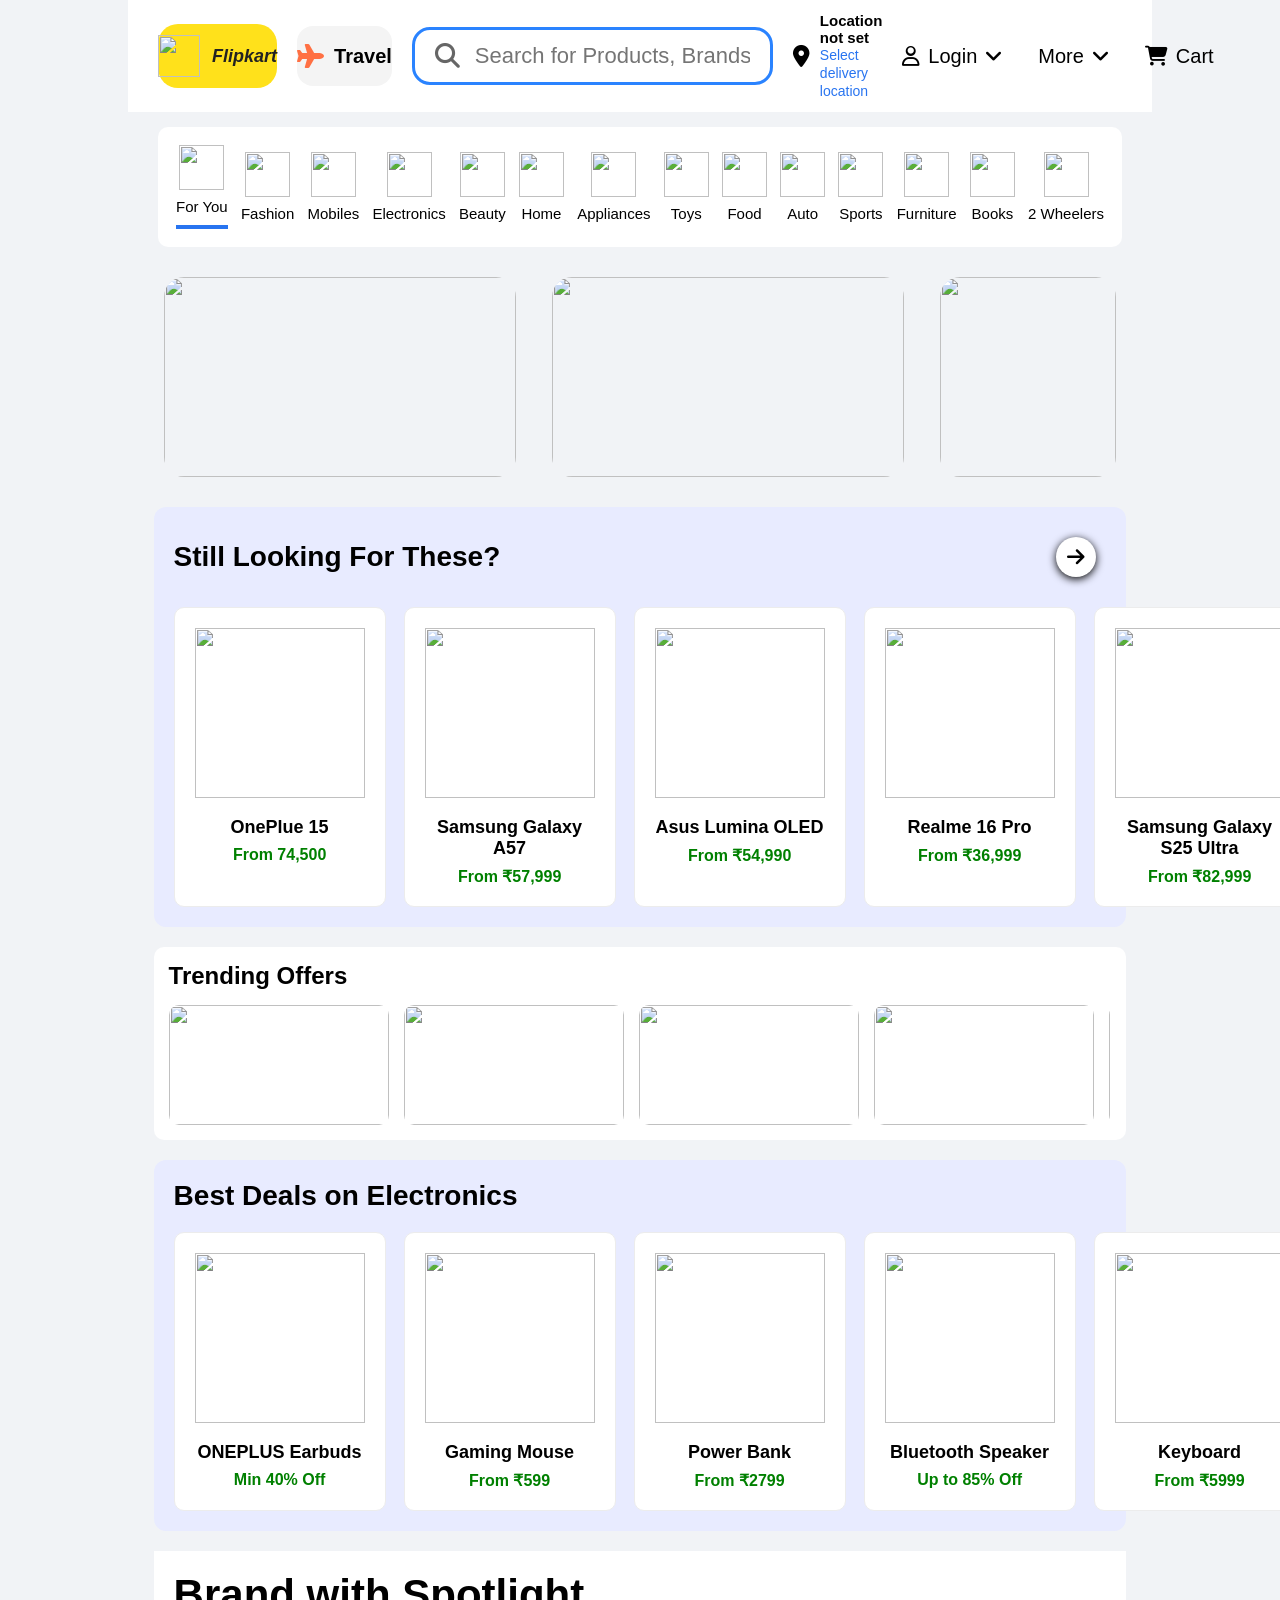
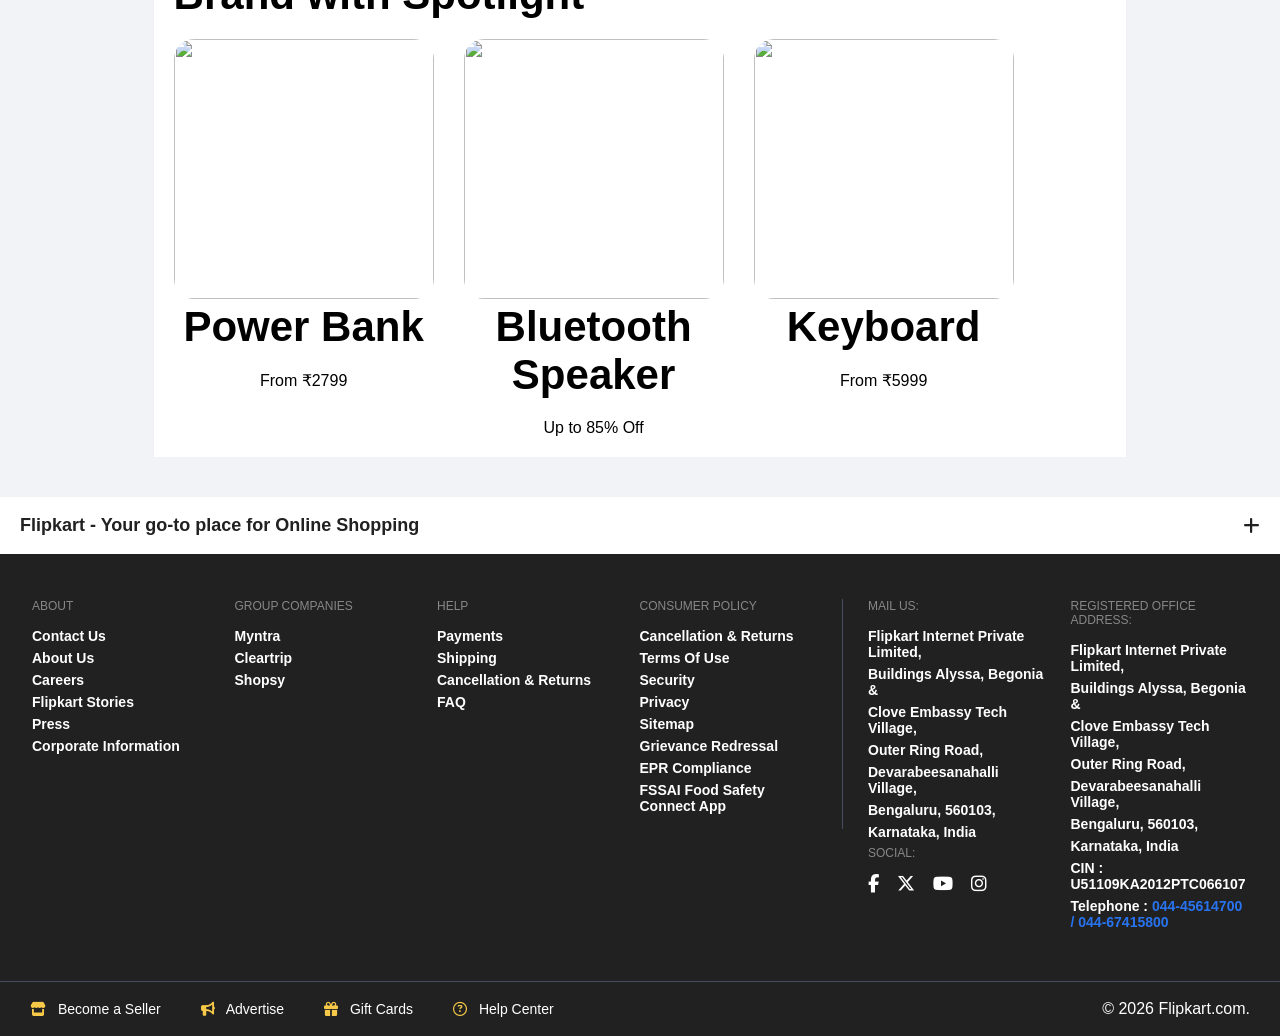
==== index.html @ f21ab804 "Add initial index.html for Flipkart clone Initial HTML structure for Flipkart clone with header, cat" ====
<!DOCTYPE html>
<html lang="en">
<head>
<meta charset="UTF-8">
<meta name="viewport" content="width=device-width, initial-scale=1.0">

<title>Flipkart Clone</title>

<link rel="stylesheet" href="style.css">

<link rel="stylesheet"
href="https://cdnjs.cloudflare.com/ajax/libs/font-awesome/6.6.0/css/all.min.css">

</head>

<body>
 <div class="container">
    <header>

    <div class="navbar">

    <div class="logo">
    <img src="online/d2ecfddf891a3922.png">
    <span>Flipkart</span>
    </div>

    <div class="travel">
    <i class="fa-solid fa-plane"></i>
    <span>Travel</span>
    </div>

    <div class="search">

    <i class="fa-solid fa-magnifying-glass"></i>

    <input
    type="text"
    placeholder="Search for Products, Brands and More">

    </div>

    <div class="location">

    <i class="fa-solid fa-location-dot"></i>

    <div>

    <p>Location not set</p>

    <span>Select delivery location</span>

    </div>

    </div>

    <div class="nav-menu">

    <div class="item">

    <i class="fa-regular fa-user"></i>

    <span>Login</span>

    <i class="fa-solid fa-angle-down"></i>

    </div>

    <div class="item">

    <span>More</span>

    <i class="fa-solid fa-angle-down"></i>

    </div>

    <div class="item">

    <i class="fa-solid fa-cart-shopping"></i>

    <span>Cart</span>

    </div>

    </div>

    </div>

    </header>

    <section class="categories">
        

    <div class="category active">
    <img src="online/all.svg">
    <p>For You</p>
    </div>

    <div class="category">
    <img src="online/fashion.svg">
    <p>Fashion</p>
    </div>

    <div class="category">
    <img src="online/mobiles.svg">
    <p>Mobiles</p>
    </div>

    <div class="category">
    <img src="online/electronics.svg">
    <p>Electronics</p>
    </div>

    <div class="category">
    <img src="online/beauty.svg">
    <p>Beauty</p>
    </div>

    <div class="category">
    <img src="online/mobiles.svg">
    <p>Home</p>
    </div>

    <div class="category">
    <img src="online/tv.svg">
    <p>Appliances</p>
    </div>

    <div class="category">
    <img src="online/toy.svg">
    <p>Toys</p>
    </div>

    <div class="category">
    <img src="online/food.svg">
    <p>Food</p>
    </div>

    <div class="category">
    <img src="online/auto-acc.svg">
    <p>Auto</p>
    </div>

    <div class="category">
    <img src="online/sport.svg">
    <p>Sports</p>
    </div>

    <div class="category">
    <img src="online/furniture.svg">
    <p>Furniture</p>
    </div>

    <div class="category">
    <img src="online/books.svg">
    <p>Books</p>
    </div>

    <div class="category">
    <img src="online/auto-new.svg">
    <p>2 Wheelers</p>
    </div>

    </section>

    <section class="banner">

        <div class="banner-l">
            <img src="online/2e47dfcb556da8c7 (1).png" alt="">
        </div>

        <div class="banner-c">
            <img src="online/5fa23d7bda2b3c87 (1).png" alt="">
        </div>

        <div class="banner-r">
            <img src="online/2a0347f4df2518cf (1).png" alt="">
        </div>

    </section>
    <section class="product-section">

        <div class="section-title">
            <h2>Still Looking For These?</h2>
            <div class="button"><i class="fa-solid fa-arrow-right"></i>
            </div>
        </div>

        <div class="products">

            <div class="product-card">

                <img src="online/-original-imahgt9jb9beqaaf.jpeg">

                <h4>OnePlue 15</h4>

                <p>From 74,500</p>

            </div>

            <div class="product-card">

                <img src="online/-original-imahhvhqbzmgxyts.jpeg">

                <h4>Samsung Galaxy A57</h4>

                <p>From ₹57,999</p>

            </div>

            <div class="product-card">

                <img src="online/-original-imahg4usftbrkgwh.jpeg">

                <h4>Asus Lumina OLED</h4>

                <p>From ₹54,990</p>

            </div>

            <div class="product-card">

                <img src="online/-original-imahmbuvgp2uhbrq.jpeg">

                <h4>Realme 16 Pro</h4>

                <p>From ₹36,999</p>

            </div>

            <div class="product-card">

                <img src="online/-original-imahgfmztybfugwr.jpeg">

                <h4>Samsung Galaxy S25 Ultra</h4>

                <p>From ₹82,999</p>

            </div>

        </div>

    </section>

<div class="trends">

    <div class="trends-header">
        <h2>Trending Offers</h2>
    </div>

    <div class="trends-container">

        <div class="trend-card">
            <img src="online/a1.webp" alt="">
        </div>

        <div class="trend-card">
            <img src="online/a2.webp" alt="">
        </div>

        <div class="trend-card">
            <img src="online/a3.webp" alt="">
        </div>

        <div class="trend-card">
            <img src="online/-original-imahfsg7chmgrugu.jpeg" alt="">
        </div>

        <div class="trend-card">
            <img src="online/-original-imahgt9jb9beqaaf.jpeg" alt="">
        </div>

        <div class="trend-card">
            <img src="online/-original-imahhvhqbzmgxyts.jpeg" alt="">
        </div>

    </div>

</div>


    <section class="product-section">

        <div class="section-title">

            <h2>Best Deals on Electronics</h2>

        </div>

        <div class="products">

            <div class="product-card">

                <img src="online/-enriched-transparent-original-imah4d4kwx8y2rdk (1).png">

                <h4>ONEPLUS Earbuds</h4>

                <span>Min 40% Off</span>

            </div>

            <div class="product-card">

                <img src="online/mouse.jpeg">

                <h4>Gaming Mouse</h4>

                <span>From ₹599</span>

            </div>

            <div class="product-card">

                <img src="online/powerbank.jpeg">

                <h4>Power Bank</h4>

                <span>From ₹2799</span>

            </div>

            <div class="product-card">

                <img src="online/91a6bf7d988541c1 (1).png">

                <h4>Bluetooth Speaker</h4>

                <span>Up to 85% Off</span>

            </div>

            <div class="product-card">

                <img src="online/keyboard.jpeg">

                <h4>Keyboard</h4>

                <span>From ₹5999</span>

            </div>

        </div>

    </section>
     <section class="spotlight">

          <h2>Brand with Spotlight</h2>

        <div class="brand-container">

            <div class="brand-card">

                <img src="online/powerbank.jpeg">

                <h2>Power Bank</h4>

                <span>From ₹2799</span>

            </div>

            <div class="brand-card">

                <img src="online/91a6bf7d988541c1 (1).png">

                <h2>Bluetooth Speaker</h4>

                <span>Up to 85% Off</span>

            </div>

            <div class="brand-card">

                <img src="online/keyboard.jpeg">

                <h2>Keyboard</h4>

                <span>From ₹5999</span>

            </div>
    
        </div>

    </section>

    </div>
        <footer>

    <!-- Footer Header -->
    <section class="footer-header">
        <h4>Flipkart - Your go-to place for Online Shopping</h4>
        <i class="fa-solid fa-plus"></i>
    </section>

    <!-- Footer Content -->
    <section class="footer-content">

        <!-- About -->
        <section class="footer-sub-content">
            <h3>ABOUT</h3>
            <ul>
                <li>Contact Us</li>
                <li>About Us</li>
                <li>Careers</li>
                <li>Flipkart Stories</li>
                <li>Press</li>
                <li>Corporate Information</li>
            </ul>
        </section>

        <!-- Group Companies -->
        <section class="footer-sub-content">
            <h3>GROUP COMPANIES</h3>
            <ul>
                <li>Myntra</li>
                <li>Cleartrip</li>
                <li>Shopsy</li>
            </ul>
        </section>

        <!-- Help -->
        <section class="footer-sub-content">
            <h3>HELP</h3>
            <ul>
                <li>Payments</li>
                <li>Shipping</li>
                <li>Cancellation & Returns</li>
                <li>FAQ</li>
            </ul>
        </section>

        <!-- Consumer Policy -->
        <section class="footer-sub-content">
            <h3>CONSUMER POLICY</h3>
            <ul>
                <li>Cancellation & Returns</li>
                <li>Terms Of Use</li>
                <li>Security</li>
                <li>Privacy</li>
                <li>Sitemap</li>
                <li>Grievance Redressal</li>
                <li>EPR Compliance</li>
                <li>FSSAI Food Safety Connect App</li>
            </ul>
        </section>

        <!-- Divider -->
        <div class="footerDivider"></div>

        <!-- Mail Us -->
        <section class="footer-sub-content">

            <h3>Mail Us:</h3>

            <ul>
                <li>Flipkart Internet Private Limited,</li>
                <li>Buildings Alyssa, Begonia &</li>
                <li>Clove Embassy Tech Village,</li>
                <li>Outer Ring Road,</li>
                <li>Devarabeesanahalli Village,</li>
                <li>Bengaluru, 560103,</li>
                <li>Karnataka, India</li>
            </ul>

            <h3 class="social-header">Social:</h3>

            <div class="social-icons">
                <i class="fa-brands fa-facebook-f"></i>
                <i class="fa-brands fa-x-twitter"></i>
                <i class="fa-brands fa-youtube"></i>
                <i class="fa-brands fa-instagram"></i>
            </div>

        </section>

        <!-- Registered Office -->
        <section class="footer-sub-content">

            <h3>Registered Office Address:</h3>

            <ul>
                <li>Flipkart Internet Private Limited,</li>
                <li>Buildings Alyssa, Begonia &</li>
                <li>Clove Embassy Tech Village,</li>
                <li>Outer Ring Road,</li>
                <li>Devarabeesanahalli Village,</li>
                <li>Bengaluru, 560103,</li>
                <li>Karnataka, India</li>
                <li>CIN : U51109KA2012PTC066107</li>
                <li>Telephone :
                    <span style="color:#2874f0;">
                        044-45614700 / 044-67415800
                    </span>
                </li>
            </ul>

        </section>

    </section>
    <section class="footer-bottom">

        <div class="footer-links">
            <span>
                <i class="fa-solid fa-store"></i>
                Become a Seller
            </span>

            <span>
                <i class="fa-solid fa-bullhorn"></i>
                Advertise
            </span>

            <span>
                <i class="fa-solid fa-gift"></i>
                Gift Cards
            </span>

            <span>
                <i class="fa-regular fa-circle-question"></i>
                Help Center
            </span>
        </div>

        <div class="copyright">
            © 2026 Flipkart.com.
        </div>


    </section>

</footer>
</body>
</html>
---- style.css ----
*{
margin:0;
padding:0;
box-sizing:border-box;
font-family:Arial,Helvetica,sans-serif;
}

body{
background:#f1f3f6;
}
.container{
    width:80%;
    max-width:1400px;
    margin:auto;
}

header{
width:100%;
background:#fff;
padding:12px 30px;
}

.navbar{

display:flex;

align-items:center;

justify-content:space-between;

gap:20px;

}

.logo{

width:195px;
    height:64px;
    background:#ffe11b;
    border-radius:20px;
    display:flex;
    align-items:center;
    justify-content:center;
    gap:12px;
    cursor:pointer;

}

.logo img{

width:42px;
    height:42px;

}
.logo span{
    font-size:18px;
    font-weight:700;
    font-style:italic;
    color:#222;
}
.travel{

display:flex;

align-items:center;

justify-content:center;

gap:10px;

width:170px;

height:60px;

background:#f4f4f4;

border-radius:16px;

font-size:20px;

font-weight:600;

cursor:pointer;

}

.travel i{

color:#ff7043;

font-size:24px;

}

.search{

flex:1;

display:flex;

align-items:center;

height:58px;

border:3px solid #2a83ff;

border-radius:18px;

padding:0 20px;

}

.search i{

font-size:25px;

color:#666;

}

.search input{

flex:1;

margin-left:15px;

border:none;

outline:none;

font-size:22px;

}

.location{

display:flex;

align-items:center;

gap:10px;

}

.location i{

font-size:22px;

}

.location p{

font-size:15px;

font-weight:700;

}

.location span{

font-size:14px;

color:#2874f0;

}

.nav-menu{

display:flex;

align-items:center;

gap:35px;

}

.item{

display:flex;

align-items:center;

gap:8px;

font-size:20px;

cursor:pointer;

}

.item:hover{

color:#2874f0;

}

.categories{

margin:15px 30px;

background:#fff;

display:flex;

justify-content:space-between;

align-items:center;

padding:18px;

border-radius:10px;

}

.category{

display:flex;

flex-direction:column;

align-items:center;

cursor:pointer;

}

.category img{

width:45px;

height:45px;

object-fit:contain;

}

.category p{

margin-top:8px;

font-size:15px;

}

.active{

border-bottom:4px solid #2874f0;

padding-bottom:10px;

}
.banner{
    width:95%;
    margin:20px auto;
    display:flex;
    gap:1rem;
    overflow: scroll;
    justify-content: space-evenly;
    scrollbar-width:none;
}

.banner-l,
.banner-c,
.banner-r{
    height:220px;
    border-radius:15px;
    overflow:hidden;
    min-width: 20%;
    padding: 10px;
    position: relative;

}

.banner-l{
    flex:2;
}

.banner-c{
    flex:2;
}

.banner-r{
    flex:1;
}

.banner-l img,
.banner-c img,
.banner-r img{
    width:100%;
    height:100%;
    object-fit:cover;
    display:block;
    object-fit: fill;
    border-radius: 20px;
}
.banner-box:hover img{
    transform:scale(1.03);
}
.product-section{

    width:95%;

    margin:20px auto;
    background:#fff;
    border-radius:12px;
    padding:20px;
    background-color: rgb(232, 235, 255) ;


}

.section-title{

    display:flex;

    justify-content:space-between;

    align-items:center;

    margin-bottom:20px;

}
.button{
    background-color: white;
    margin: 10px;
    border-radius: 30px;
    box-shadow:0 2px 8px black;
    height: 40px;
    width: 40px;
    align-items: center;
    display: flex;
    justify-content: center;
    font-size: 20px;

}

.section-title h2{

    font-size:28px;

    font-weight:600;

}
.trends{
    width:95%;
    margin:20px auto;
    background:#fff;
    border-radius:10px;
    padding:15px;
}

.trends-header{
    margin-bottom:15px;
}

.trends-header h2{
    font-size:24px;
}

.trends-container{
    display:flex;
    gap:15px;
    overflow-x:auto;
    scrollbar-width:none;
}

.trends-container::-webkit-scrollbar{
    display:none;
}

.trend-card{
    flex:0 0 220px;
    height:120px;
    border-radius:10px;
    overflow:hidden;
}

.trend-card img{
    width:100%;
    height:100%;
    object-fit:cover;
    display:block;
    object-fit: fill;
}
.products{

    display:flex;
    justify-content:space-between;
    gap:18px;
    ;

}

.product-card{

    width:220px;
    border:1px solid #ececec;
    border-radius:10px;
    text-align:center;
    padding:20px;
    background-color: white
}

.product-card:hover{

    transform:translateY(-6px);

    box-shadow:0 8px 20px rgba(0,0,0,.12);

}

.product-card img{

    width:170px;

    height:170px;

    object-fit:contain;

    transition:.4s;

}

.product-card:hover img{

    transform:scale(1.08);

}

.product-card h4{

    margin-top:15px;

    font-size:18px;

}

.product-card p{

    margin-top:8px;

    color:#008000;

    font-weight:600;

}

.product-card span{

    display:block;

    margin-top:8px;

    color:#008000;

    font-weight:bold;

}
.spotlight{
    width:95%;
    margin:20px auto;
    background:#fff;
    padding:20px;
}

.spotlight h2{
    font-size:42px;
    margin-bottom:20px;
    font-weight:700;
}

.brand-container{
    display:flex;
    gap:30px;
}

.brand-card{
    width:260px;
    text-align:center;
    cursor:pointer;
}

.brand-card img{
    width:100%;
    height:260px;
    border-radius:20px;
    object-fit:fill;
    transition:0.3s;
}

.brand-card img:hover{
    transform:scale(1.03);
}

.brand-card h3{
    margin-top:10px;
    font-size:22px;
    font-weight:bold;
}

.brand-card p{
    margin-top:8px;
    font-size:18px;
    color:#444;
}

footer{
    background:#212121;
    color:#fff;
    margin-top:40px;
}

.footer-header{
    background:#fff;
    color:#212121;
    display:flex;
    justify-content:space-between;
    align-items:center;
    padding:18px 20px;
    font-size:18px;
}

.footer-content{
    width:95%;
    margin:auto;
    padding:45px 0;
    display:flex;
    justify-content:space-between;
    align-items:flex-start;
    gap:25px;
}

.footer-sub-content{
    flex:1;
}

.footer-sub-content h3{
    color:#878787;
    font-size:12px;
    margin-bottom:15px;
    text-transform:uppercase;
    font-weight:500;
}

.footer-sub-content ul{
    list-style:none;
    padding:0;
    margin:0;
}

.footer-sub-content ul li{
    font-size:14px;
    color:#fff;
    margin:6px 0;
    font-weight:600;
    cursor:pointer;
}

.footer-sub-content ul li:hover{
    text-decoration:underline;
}

.footerDivider{
    width:1px;
    background:#454d5e;
    height:230px;
}

.social-icons{
    display:flex;
    gap:18px;
    margin-top:12px;
}

.social-icons i{
    font-size:18px;
    color:#fff;
    cursor:pointer;
}

.footer-bottom{
    border-top:1px solid #454d5e;
    padding:18px 30px;
    display:flex;
    justify-content:space-between;
    align-items:center;
    
}

.footer-links{
    display:flex;
    gap:40px;
}

.footer-links span{
    color:#fff;
    font-size:14px;
    cursor:pointer;
}

.footer-links i{
    color:#f7c948;
    margin-right:8px;
}

.payment img{
    height:22px;
}
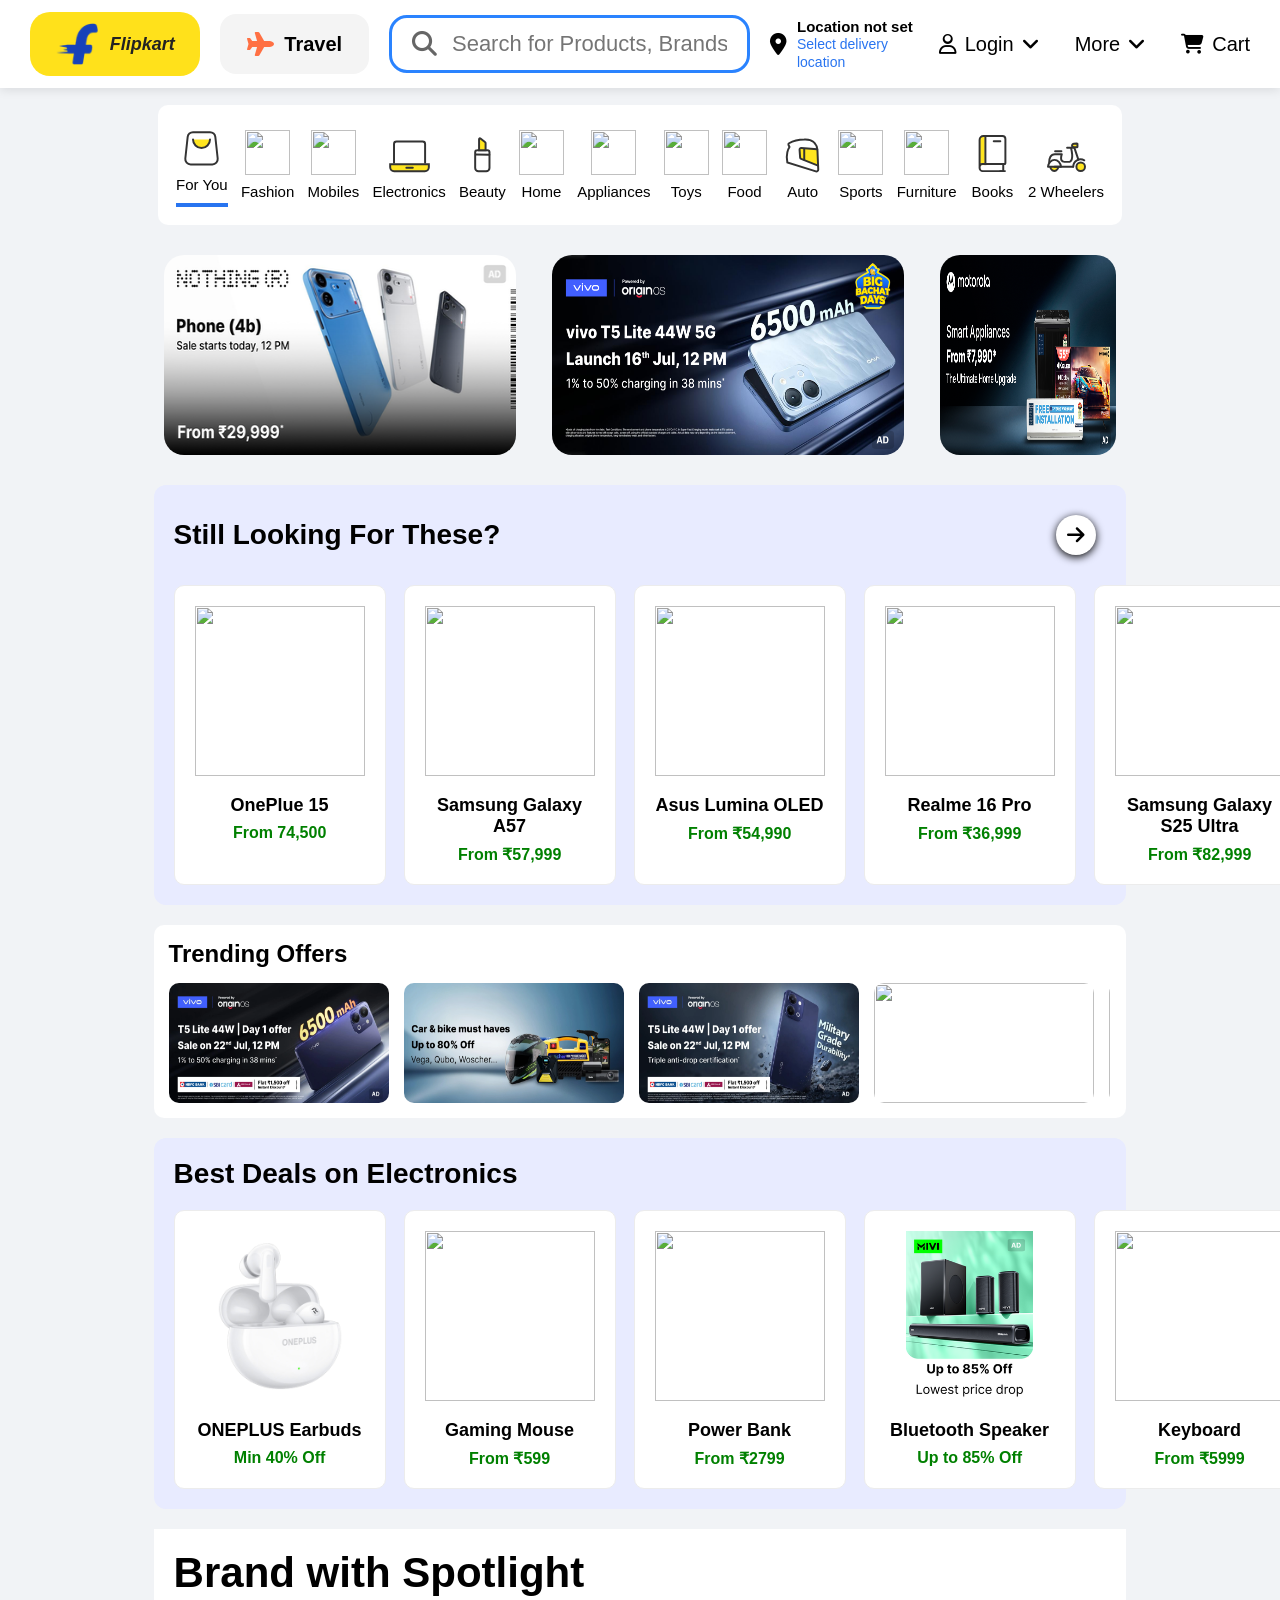
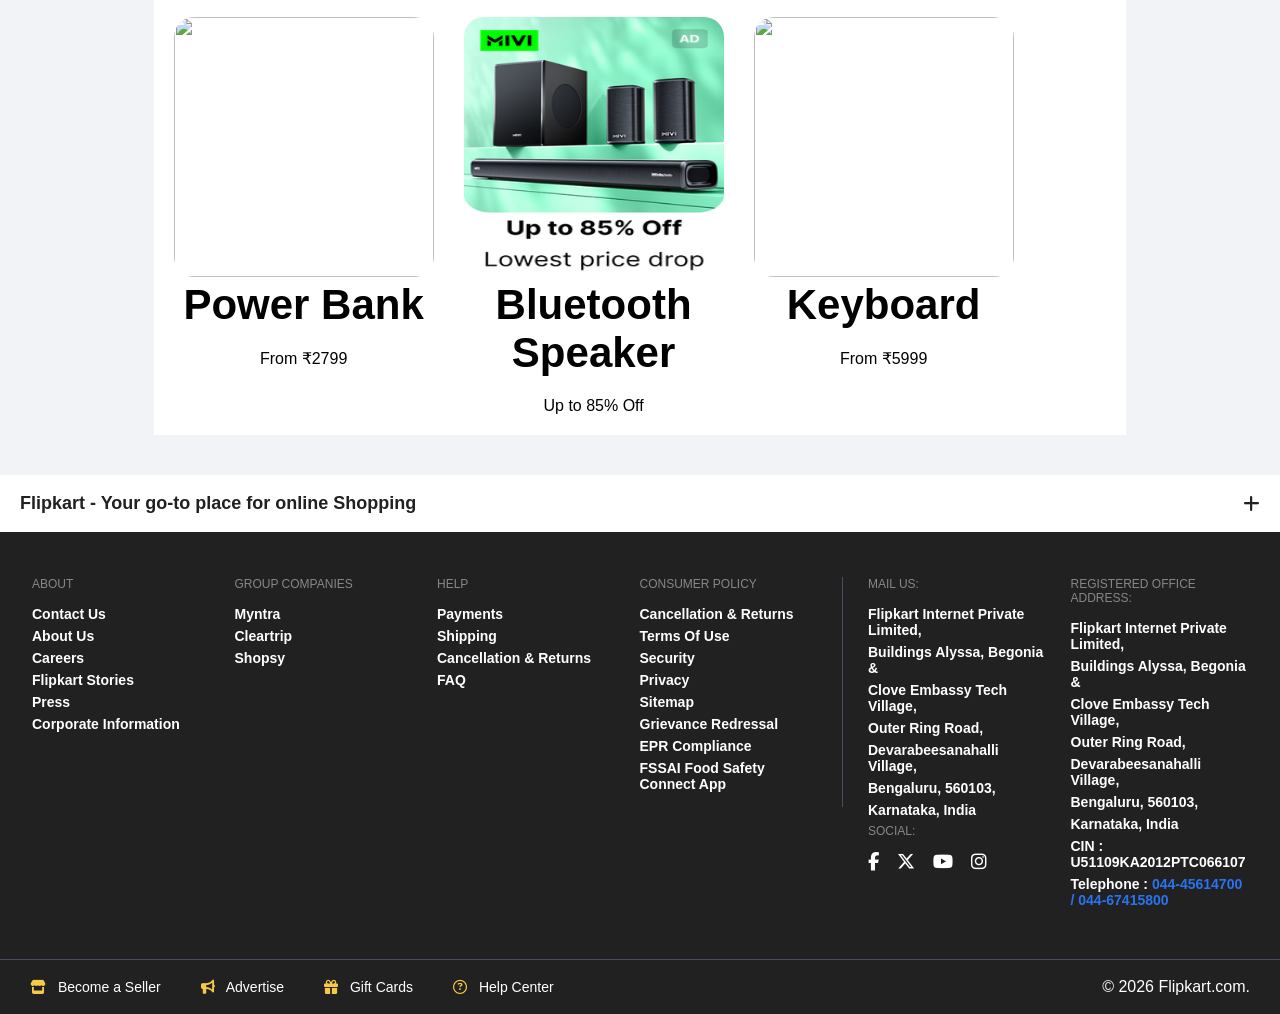
==== commit 65f30bd8: "add" ====
--- a/index.html
+++ b/index.html
@@ -20,7 +20,7 @@
     <div class="navbar">
 
     <div class="logo">
-    <img src="online/d2ecfddf891a3922.png">
+    <img src="assest/d2ecfddf891a3922.png">
     <span>Flipkart</span>
     </div>
 
@@ -91,72 +91,72 @@
         
 
     <div class="category active">
-    <img src="online/all.svg">
+    <img src="assest/all.svg">
     <p>For You</p>
     </div>
 
     <div class="category">
-    <img src="online/fashion.svg">
+    <img src="assest/fashion.svg">
     <p>Fashion</p>
     </div>
 
     <div class="category">
-    <img src="online/mobiles.svg">
+    <img src="assest/mobiles.svg">
     <p>Mobiles</p>
     </div>
 
     <div class="category">
-    <img src="online/electronics.svg">
+    <img src="assest/electronics.svg">
     <p>Electronics</p>
     </div>
 
     <div class="category">
-    <img src="online/beauty.svg">
+    <img src="assest/beauty.svg">
     <p>Beauty</p>
     </div>
 
     <div class="category">
-    <img src="online/mobiles.svg">
+    <img src="assest/mobiles.svg">
     <p>Home</p>
     </div>
 
     <div class="category">
-    <img src="online/tv.svg">
+    <img src="assest/tv.svg">
     <p>Appliances</p>
     </div>
 
     <div class="category">
-    <img src="online/toy.svg">
+    <img src="assest/toy.svg">
     <p>Toys</p>
     </div>
 
     <div class="category">
-    <img src="online/food.svg">
+    <img src="assest/food.svg">
     <p>Food</p>
     </div>
 
     <div class="category">
-    <img src="online/auto-acc.svg">
+    <img src="assest/auto-acc.svg">
     <p>Auto</p>
     </div>
 
     <div class="category">
-    <img src="online/sport.svg">
+    <img src="assest/sport.svg">
     <p>Sports</p>
     </div>
 
     <div class="category">
-    <img src="online/furniture.svg">
+    <img src="assest/furniture.svg">
     <p>Furniture</p>
     </div>
 
     <div class="category">
-    <img src="online/books.svg">
+    <img src="assest/books.svg">
     <p>Books</p>
     </div>
 
     <div class="category">
-    <img src="online/auto-new.svg">
+    <img src="assest/auto-new.svg">
     <p>2 Wheelers</p>
     </div>
 
@@ -165,15 +165,15 @@
     <section class="banner">
 
         <div class="banner-l">
-            <img src="online/2e47dfcb556da8c7 (1).png" alt="">
+            <img src="assest/2e47dfcb556da8c7 (1).png" alt="">
         </div>
 
         <div class="banner-c">
-            <img src="online/5fa23d7bda2b3c87 (1).png" alt="">
+            <img src="assest/5fa23d7bda2b3c87 (1).png" alt="">
         </div>
 
         <div class="banner-r">
-            <img src="online/2a0347f4df2518cf (1).png" alt="">
+            <img src="assest/2a0347f4df2518cf (1).png" alt="">
         </div>
 
     </section>
@@ -189,7 +189,7 @@
 
             <div class="product-card">
 
-                <img src="online/-original-imahgt9jb9beqaaf.jpeg">
+                <img src="assest/-original-imahgt9jb9beqaaf.jpeg">
 
                 <h4>OnePlue 15</h4>
 
@@ -199,7 +199,7 @@
 
             <div class="product-card">
 
-                <img src="online/-original-imahhvhqbzmgxyts.jpeg">
+                <img src="assest/-original-imahhvhqbzmgxyts.jpeg">
 
                 <h4>Samsung Galaxy A57</h4>
 
@@ -209,7 +209,7 @@
 
             <div class="product-card">
 
-                <img src="online/-original-imahg4usftbrkgwh.jpeg">
+                <img src="assest/-original-imahg4usftbrkgwh.jpeg">
 
                 <h4>Asus Lumina OLED</h4>
 
@@ -219,7 +219,7 @@
 
             <div class="product-card">
 
-                <img src="online/-original-imahmbuvgp2uhbrq.jpeg">
+                <img src="assest/-original-imahmbuvgp2uhbrq.jpeg">
 
                 <h4>Realme 16 Pro</h4>
 
@@ -229,7 +229,7 @@
 
             <div class="product-card">
 
-                <img src="online/-original-imahgfmztybfugwr.jpeg">
+                <img src="assest/-original-imahgfmztybfugwr.jpeg">
 
                 <h4>Samsung Galaxy S25 Ultra</h4>
 
@@ -250,27 +250,27 @@
     <div class="trends-container">
 
         <div class="trend-card">
-            <img src="online/a1.webp" alt="">
+            <img src="assest/a1.webp" alt="">
         </div>
 
         <div class="trend-card">
-            <img src="online/a2.webp" alt="">
+            <img src="assest/a2.webp" alt="">
         </div>
 
         <div class="trend-card">
-            <img src="online/a3.webp" alt="">
+            <img src="assest/a3.webp" alt="">
         </div>
 
         <div class="trend-card">
-            <img src="online/-original-imahfsg7chmgrugu.jpeg" alt="">
+            <img src="assest/-original-imahfsg7chmgrugu.jpeg" alt="">
         </div>
 
         <div class="trend-card">
-            <img src="online/-original-imahgt9jb9beqaaf.jpeg" alt="">
+            <img src="assest/-original-imahgt9jb9beqaaf.jpeg" alt="">
         </div>
 
         <div class="trend-card">
-            <img src="online/-original-imahhvhqbzmgxyts.jpeg" alt="">
+            <img src="assest/-original-imahhvhqbzmgxyts.jpeg" alt="">
         </div>
 
     </div>
@@ -290,7 +290,7 @@
 
             <div class="product-card">
 
-                <img src="online/-enriched-transparent-original-imah4d4kwx8y2rdk (1).png">
+                <img src="assest/-enriched-transparent-original-imah4d4kwx8y2rdk (1).png">
 
                 <h4>ONEPLUS Earbuds</h4>
 
@@ -300,7 +300,7 @@
 
             <div class="product-card">
 
-                <img src="online/mouse.jpeg">
+                <img src="assest/mouse.jpeg">
 
                 <h4>Gaming Mouse</h4>
 
@@ -310,7 +310,7 @@
 
             <div class="product-card">
 
-                <img src="online/powerbank.jpeg">
+                <img src="assest/powerbank.jpeg">
 
                 <h4>Power Bank</h4>
 
@@ -320,7 +320,7 @@
 
             <div class="product-card">
 
-                <img src="online/91a6bf7d988541c1 (1).png">
+                <img src="assest/91a6bf7d988541c1 (1).png">
 
                 <h4>Bluetooth Speaker</h4>
 
@@ -330,7 +330,7 @@
 
             <div class="product-card">
 
-                <img src="online/keyboard.jpeg">
+                <img src="assest/keyboard.jpeg">
 
                 <h4>Keyboard</h4>
 
@@ -349,7 +349,7 @@
 
             <div class="brand-card">
 
-                <img src="online/powerbank.jpeg">
+                <img src="assest/powerbank.jpeg">
 
                 <h2>Power Bank</h4>
 
@@ -359,7 +359,7 @@
 
             <div class="brand-card">
 
-                <img src="online/91a6bf7d988541c1 (1).png">
+                <img src="assest/91a6bf7d988541c1 (1).png">
 
                 <h2>Bluetooth Speaker</h4>
 
@@ -369,7 +369,7 @@
 
             <div class="brand-card">
 
-                <img src="online/keyboard.jpeg">
+                <img src="assest/keyboard.jpeg">
 
                 <h2>Keyboard</h4>
 
@@ -386,7 +386,7 @@
 
     <!-- Footer Header -->
     <section class="footer-header">
-        <h4>Flipkart - Your go-to place for Online Shopping</h4>
+        <h4>Flipkart - Your go-to place for online Shopping</h4>
         <i class="fa-solid fa-plus"></i>
     </section>
 
--- a/style.css
+++ b/style.css
@@ -6,18 +6,27 @@
 }
 
 body{
-background:#f1f3f6;
+    background:#f1f3f6;
+    padding-top:90px; /* Adjust according to header height */
 }
 .container{
     width:80%;
     max-width:1400px;
     margin:auto;
+    
 }
 
 header{
 width:100%;
 background:#fff;
 padding:12px 30px;
+    position:fixed;
+    top:0;
+    left:0;
+    width:100%;
+    z-index:1000;
+
+    box-shadow:0 2px 10px rgba(0,0,0,0.1);
 }
 
 .navbar{
@@ -605,4 +614,10 @@
 
 .payment img{
     height:22px;
+}
+
+
+
+header{
+    
 }
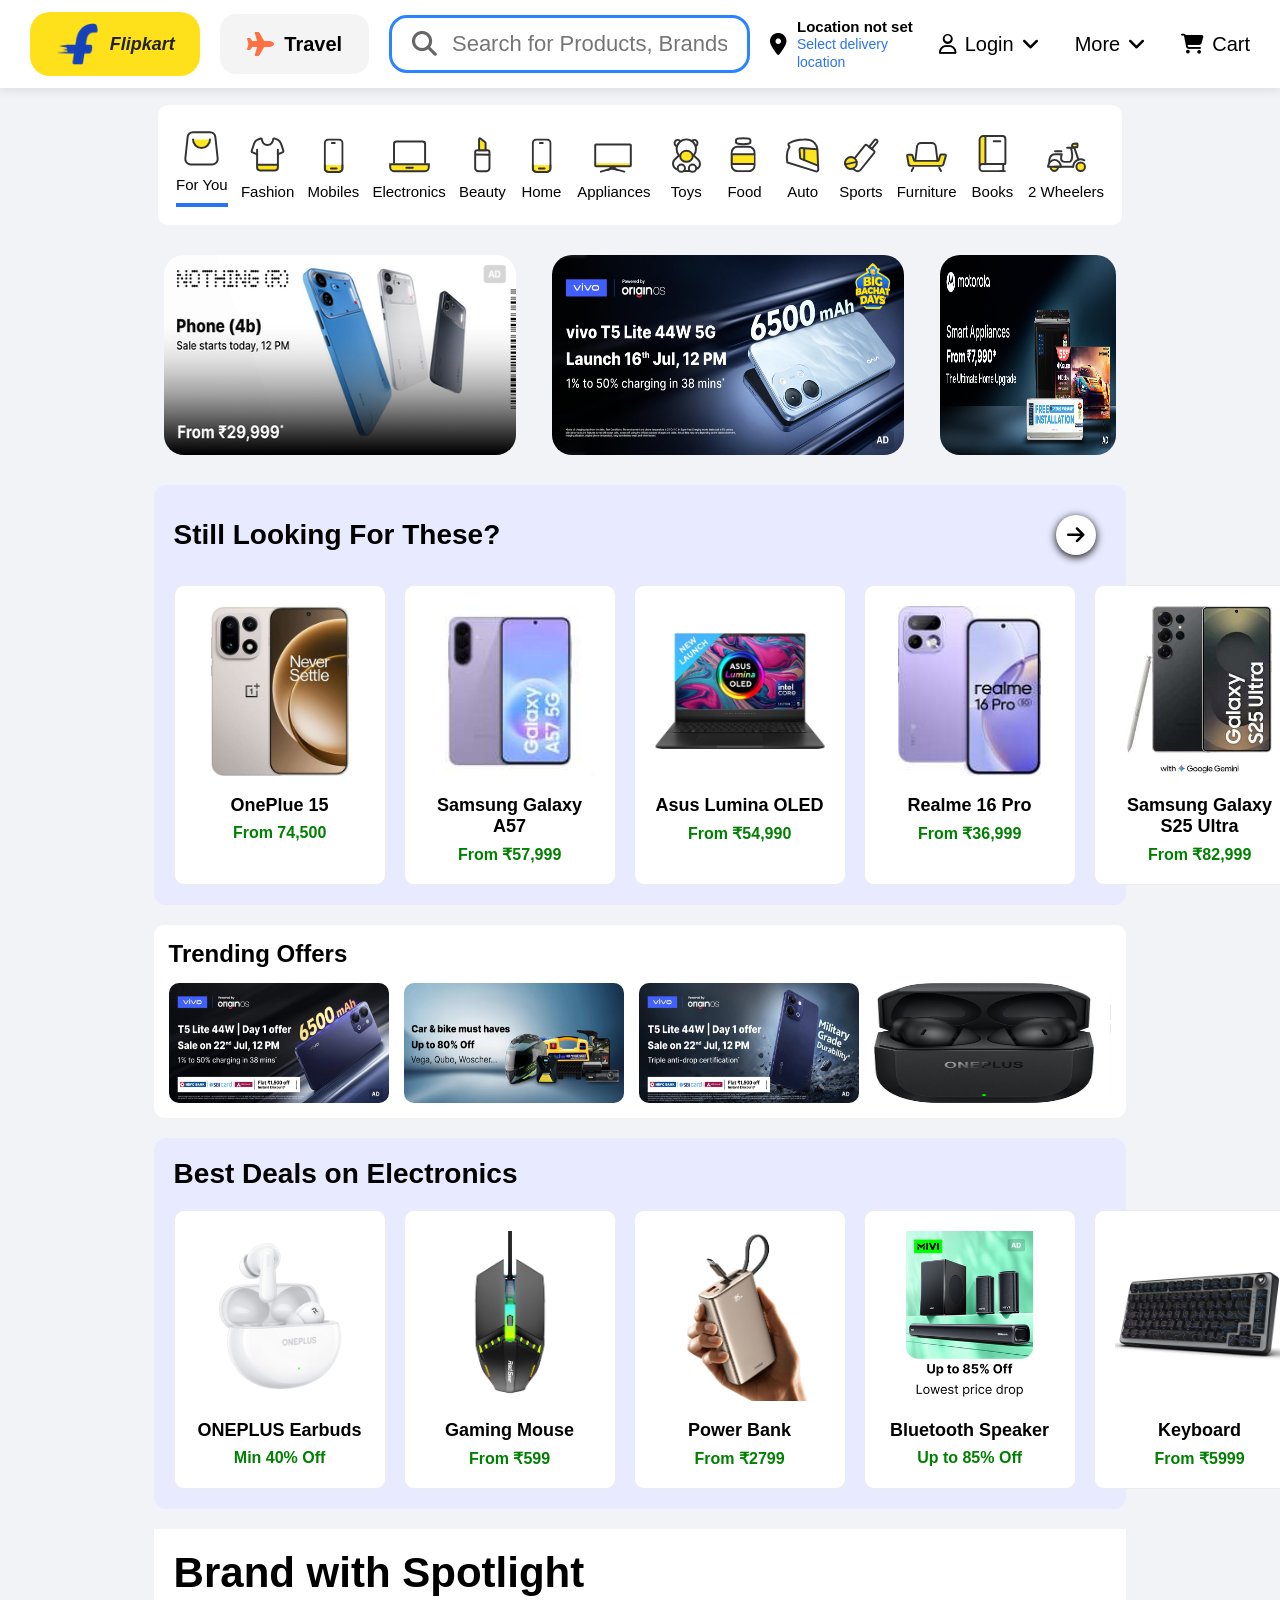
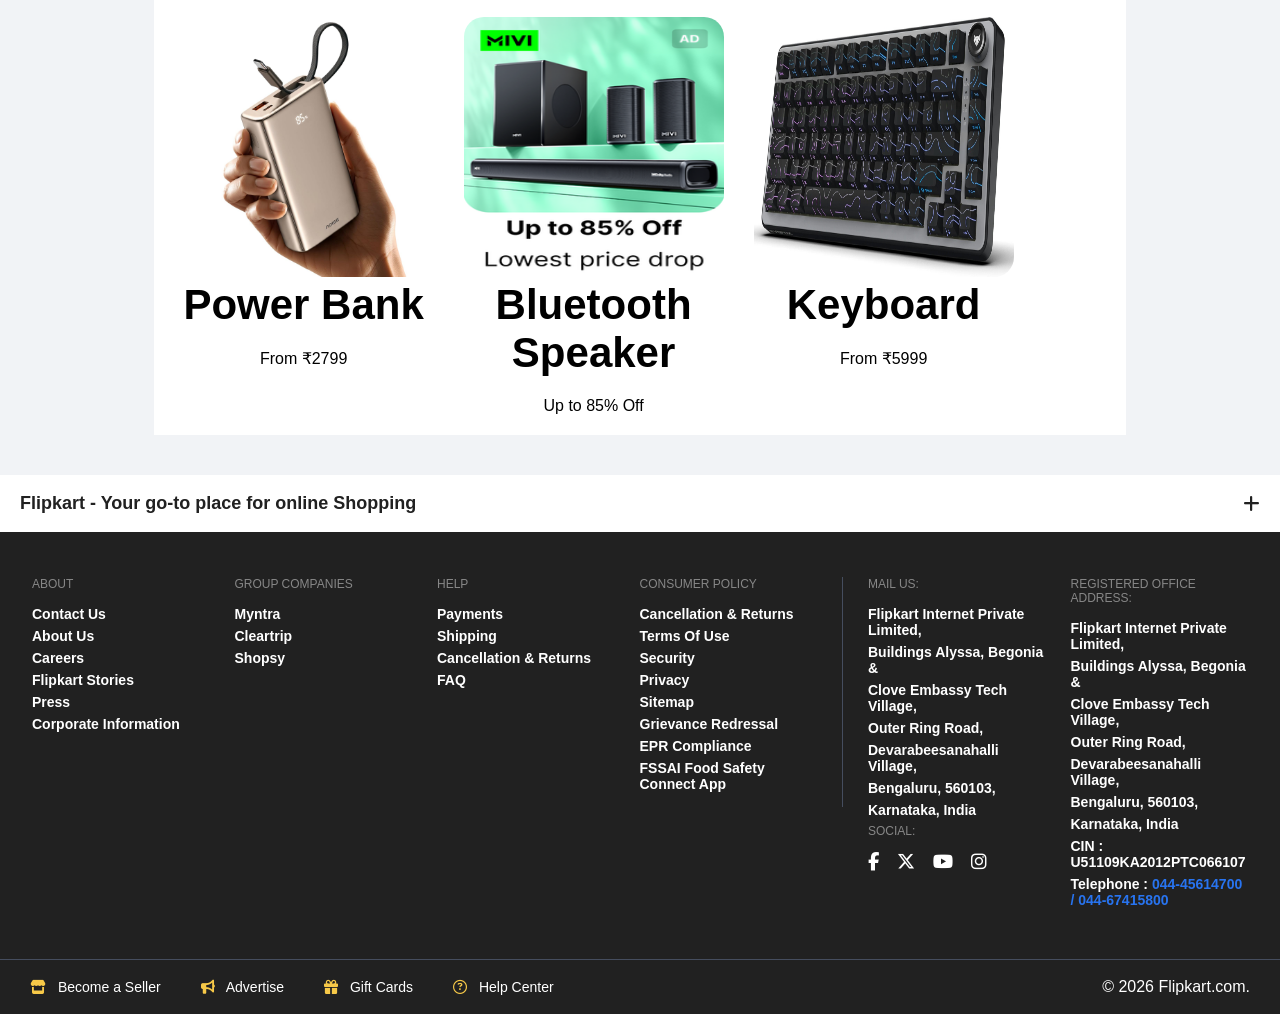
==== commit 07d2cb11: "img" ====
--- a/index.html
+++ b/index.html
@@ -20,7 +20,7 @@
     <div class="navbar">
 
     <div class="logo">
-    <img src="assest/d2ecfddf891a3922.png">
+    <img src="../assest/d2ecfddf891a3922.png">
     <span>Flipkart</span>
     </div>
 
@@ -91,72 +91,72 @@
         
 
     <div class="category active">
-    <img src="assest/all.svg">
+    <img src="../assest/all.svg">
     <p>For You</p>
     </div>
 
     <div class="category">
-    <img src="assest/fashion.svg">
+    <img src="../assest/fashion.svg">
     <p>Fashion</p>
     </div>
 
     <div class="category">
-    <img src="assest/mobiles.svg">
+    <img src="../assest/mobiles.svg">
     <p>Mobiles</p>
     </div>
 
     <div class="category">
-    <img src="assest/electronics.svg">
+    <img src="../assest/electronics.svg">
     <p>Electronics</p>
     </div>
 
     <div class="category">
-    <img src="assest/beauty.svg">
+    <img src="../assest/beauty.svg">
     <p>Beauty</p>
     </div>
 
     <div class="category">
-    <img src="assest/mobiles.svg">
+    <img src="../assest/mobiles.svg">
     <p>Home</p>
     </div>
 
     <div class="category">
-    <img src="assest/tv.svg">
+    <img src="../assest/tv.svg">
     <p>Appliances</p>
     </div>
 
     <div class="category">
-    <img src="assest/toy.svg">
+    <img src="../assest/toy.svg">
     <p>Toys</p>
     </div>
 
     <div class="category">
-    <img src="assest/food.svg">
+    <img src="../assest/food.svg">
     <p>Food</p>
     </div>
 
     <div class="category">
-    <img src="assest/auto-acc.svg">
+    <img src="../assest/auto-acc.svg">
     <p>Auto</p>
     </div>
 
     <div class="category">
-    <img src="assest/sport.svg">
+    <img src="../assest/sport.svg">
     <p>Sports</p>
     </div>
 
     <div class="category">
-    <img src="assest/furniture.svg">
+    <img src="../assest/furniture.svg">
     <p>Furniture</p>
     </div>
 
     <div class="category">
-    <img src="assest/books.svg">
+    <img src="../assest/books.svg">
     <p>Books</p>
     </div>
 
     <div class="category">
-    <img src="assest/auto-new.svg">
+    <img src="../assest/auto-new.svg">
     <p>2 Wheelers</p>
     </div>
 
@@ -165,15 +165,15 @@
     <section class="banner">
 
         <div class="banner-l">
-            <img src="assest/2e47dfcb556da8c7 (1).png" alt="">
+            <img src="../assest/2e47dfcb556da8c7 (1).png" alt="">
         </div>
 
         <div class="banner-c">
-            <img src="assest/5fa23d7bda2b3c87 (1).png" alt="">
+            <img src="../assest/5fa23d7bda2b3c87 (1).png" alt="">
         </div>
 
         <div class="banner-r">
-            <img src="assest/2a0347f4df2518cf (1).png" alt="">
+            <img src="../assest/2a0347f4df2518cf (1).png" alt="">
         </div>
 
     </section>
@@ -189,7 +189,7 @@
 
             <div class="product-card">
 
-                <img src="assest/-original-imahgt9jb9beqaaf.jpeg">
+                <img src="../assest/-original-imahgt9jb9beqaaf.jpeg">
 
                 <h4>OnePlue 15</h4>
 
@@ -199,7 +199,7 @@
 
             <div class="product-card">
 
-                <img src="assest/-original-imahhvhqbzmgxyts.jpeg">
+                <img src="../assest/-original-imahhvhqbzmgxyts.jpeg">
 
                 <h4>Samsung Galaxy A57</h4>
 
@@ -209,7 +209,7 @@
 
             <div class="product-card">
 
-                <img src="assest/-original-imahg4usftbrkgwh.jpeg">
+                <img src="../assest/-original-imahg4usftbrkgwh.jpeg">
 
                 <h4>Asus Lumina OLED</h4>
 
@@ -219,7 +219,7 @@
 
             <div class="product-card">
 
-                <img src="assest/-original-imahmbuvgp2uhbrq.jpeg">
+                <img src="../assest/-original-imahmbuvgp2uhbrq.jpeg">
 
                 <h4>Realme 16 Pro</h4>
 
@@ -229,7 +229,7 @@
 
             <div class="product-card">
 
-                <img src="assest/-original-imahgfmztybfugwr.jpeg">
+                <img src="../assest/-original-imahgfmztybfugwr.jpeg">
 
                 <h4>Samsung Galaxy S25 Ultra</h4>
 
@@ -250,27 +250,27 @@
     <div class="trends-container">
 
         <div class="trend-card">
-            <img src="assest/a1.webp" alt="">
+            <img src="../assest/a1.webp" alt="">
         </div>
 
         <div class="trend-card">
-            <img src="assest/a2.webp" alt="">
+            <img src="../assest/a2.webp" alt="">
         </div>
 
         <div class="trend-card">
-            <img src="assest/a3.webp" alt="">
+            <img src="../assest/a3.webp" alt="">
         </div>
 
         <div class="trend-card">
-            <img src="assest/-original-imahfsg7chmgrugu.jpeg" alt="">
+            <img src="../assest/-original-imahfsg7chmgrugu.jpeg" alt="">
         </div>
 
         <div class="trend-card">
-            <img src="assest/-original-imahgt9jb9beqaaf.jpeg" alt="">
+            <img src="../assest/-original-imahgt9jb9beqaaf.jpeg" alt="">
         </div>
 
         <div class="trend-card">
-            <img src="assest/-original-imahhvhqbzmgxyts.jpeg" alt="">
+            <img src="../assest/-original-imahhvhqbzmgxyts.jpeg" alt="">
         </div>
 
     </div>
@@ -290,7 +290,7 @@
 
             <div class="product-card">
 
-                <img src="assest/-enriched-transparent-original-imah4d4kwx8y2rdk (1).png">
+                <img src="../assest/-enriched-transparent-original-imah4d4kwx8y2rdk (1).png">
 
                 <h4>ONEPLUS Earbuds</h4>
 
@@ -300,7 +300,7 @@
 
             <div class="product-card">
 
-                <img src="assest/mouse.jpeg">
+                <img src="../assest/mouse.jpeg">
 
                 <h4>Gaming Mouse</h4>
 
@@ -310,7 +310,7 @@
 
             <div class="product-card">
 
-                <img src="assest/powerbank.jpeg">
+                <img src="../assest/powerbank.jpeg">
 
                 <h4>Power Bank</h4>
 
@@ -320,7 +320,7 @@
 
             <div class="product-card">
 
-                <img src="assest/91a6bf7d988541c1 (1).png">
+                <img src="../assest/91a6bf7d988541c1 (1).png">
 
                 <h4>Bluetooth Speaker</h4>
 
@@ -330,7 +330,7 @@
 
             <div class="product-card">
 
-                <img src="assest/keyboard.jpeg">
+                <img src="../assest/keyboard.jpeg">
 
                 <h4>Keyboard</h4>
 
@@ -349,7 +349,7 @@
 
             <div class="brand-card">
 
-                <img src="assest/powerbank.jpeg">
+                <img src="../assest/powerbank.jpeg">
 
                 <h2>Power Bank</h4>
 
@@ -359,7 +359,7 @@
 
             <div class="brand-card">
 
-                <img src="assest/91a6bf7d988541c1 (1).png">
+                <img src="../assest/91a6bf7d988541c1 (1).png">
 
                 <h2>Bluetooth Speaker</h4>
 
@@ -369,7 +369,7 @@
 
             <div class="brand-card">
 
-                <img src="assest/keyboard.jpeg">
+                <img src="../assest/keyboard.jpeg">
 
                 <h2>Keyboard</h4>
 
